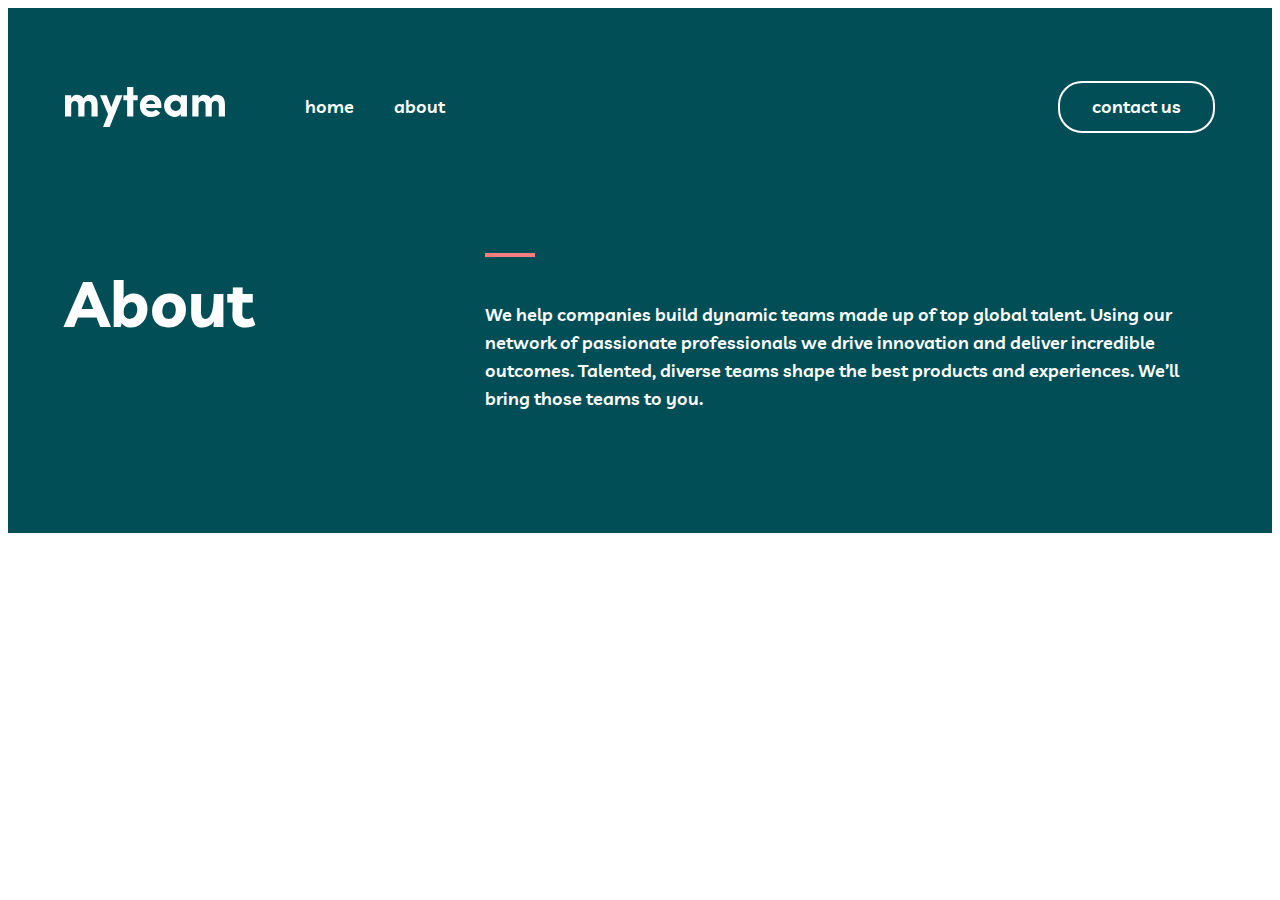
==== about.html @ 38cef14c "Create about hero section" ====
<!DOCTYPE html>
<html lang="en">
<head>
  <meta charset="UTF-8">
  <meta name="viewport" content="width=device-width, initial-scale=1.0">
  <title>About</title>
  
  <!-- Normalize CSS -->
  <link rel="stylesheet" href="./styles/normalize.css">
  
  <!-- Main CSS -->
  <link rel="stylesheet" href="./styles/about.css">
  
  <!-- <link rel="stylesheet" href="./styles/min.css"> -->
  
</head>
<body>
  
  <!-- header part starts -->
  
  <header class="site-header">
    <div class="container">
      <div class="header-wrapper">
        <a class="site-logo" href="./index.html">
          <img class="logo-img"
          width="160"
          height="40"
          src="./images/myteam-logo-min.svg" alt="">
        </a>
        <nav class="navbar">
          <ul class="navbar-list">
            <li class="navbar-item">
              <a class="navbar-link" href="./index.html">
                home
              </a>
            </li>
            <li class="navbar-item">
              <a class="navbar-link" href="./about.html">
                about
              </a>
            </li>
          </ul>
        </nav>
        <a class="contact-us" href="#">
          contact us
        </a>
      </div>
    </div>
  </header>
  
  <!-- header part ends -->
  
  <!-- main part starts -->
  
  <main class="about-main">
    
    <!-- hero section starts -->
    
    <section class="hero">
      <div class="container">
        <div class="hero-wrapper">
          <h1 class="hero-title">
            About
          </h1>
          <div class="hero-desc-wrapper">
            <p class="hero-desc">
              We help companies build dynamic teams made up of top global talent. Using our network of passionate
              professionals we drive innovation and deliver incredible outcomes. Talented, diverse teams shape the
              best products and experiences. We’ll bring those teams to you.
            </p>
          </div>
        </div>
      </div>
    </section>
    
    <!-- hero section ends -->
    
  </main>
  
  <!-- main part starts -->
  
  
  
</body>
</html>
---- styles/about.css ----
@font-face {
  font-family: "Livvic";
  font-style: normal;
  font-weight: 500;
  font-display: swap;
  src: url('../fonts/livvic-v14-latin-500.woff2') format('woff2'),
       url('../fonts/livvic-v14-latin-500.woff') format('woff'),
}

@font-face {
  font-family: "Livvic";
  font-style: normal;
  font-weight: 600;
  font-display: swap;
  src: url('../fonts/livvic-v14-latin-600.woff2') format('woff2'),
       url('../fonts/livvic-v14-latin-600.woff') format('woff'),
}

@font-face {
  font-family: "Livvic";
  font-style: normal;
  font-weight: 700;
  font-display: swap; 
  src: url('../fonts/livvic-v14-latin-700.woff2') format('woff2'), 
       url('../fonts/livvic-v14-latin-700.woff') format('woff'), 
}

*,
::before
::after {
  box-sizing: border-box;
}

body {
  font-family: "Livvic", "Arial", sans-serif;
  font-weight: 700;
}

img {
  display: block;
  height: auto;
}

.container {
  width: 1150px;
  margin-inline: auto;
  padding-inline: 20px;
}

.visually-hidden {
  position: absolute;
  width: 1px;
  height: 1px;
  margin: -1px;
  padding: 0;
  overflow: hidden;
  border: 0;
  clip: rect(0 0 0 0)
}

/* header part starts */

.site-header {
  padding-top: 73px;
  padding-bottom: 70px;
  background-color: #014e56;
}

.header-wrapper {
  display: flex;
  align-items: center;
}

.site-logo {
  margin-right: 80px;
}

.navbar-list {
  display: flex;
  align-items: center;
  column-gap: 40px;
  margin-block: 0;
  padding-left: 0;
  list-style-type: none;
}

.navbar-link {
  text-decoration-line: none;
  font-family: Livvic;
  font-size: 18px;
  font-weight: 600;
  line-height: 28px; 
  color: #fff;
}

.contact-us {
  padding: 10px 32px;
  text-decoration-line: none;
  margin-left: auto;
  font-size: 18px;
  font-weight: 600;
  line-height: 28px; 
  color: #fff;
  border: 2px solid #fff;
  border-radius: 24px;
}

/* header part ends */


/* hero section starts */

.hero {
  padding-top: 50px;
  padding-bottom: 120px;
  background-color: #014e56;
  background-image: url("../images/about-hero-bg.svg");
  background-repeat: no-repeat;
  background-position: calc(50% + 780px)  bottom;
}

.hero-wrapper {
  display: flex;
  justify-content: space-between;
  /* align-items: first baseline; */
}

.hero-title {
  margin-block: 0;
  font-size: 64px;
  font-style: normal;
  font-weight: 700;
  line-height: 100px; 
  color: #fff;
}

.hero-desc-wrapper {
  width: 730px;
}

.hero-desc {
  margin-block: 0;
  font-size: 18px;
  font-style: normal;
  font-weight: 600;
  line-height: 28px; 
  color: #fff;
}

.hero-desc-wrapper::before {
  display: inline-flex;
  content: "";
  width: 50px;
  border-top: 4px solid #f67e7e;
  padding-top: 40px;
}

/* hero section ends */
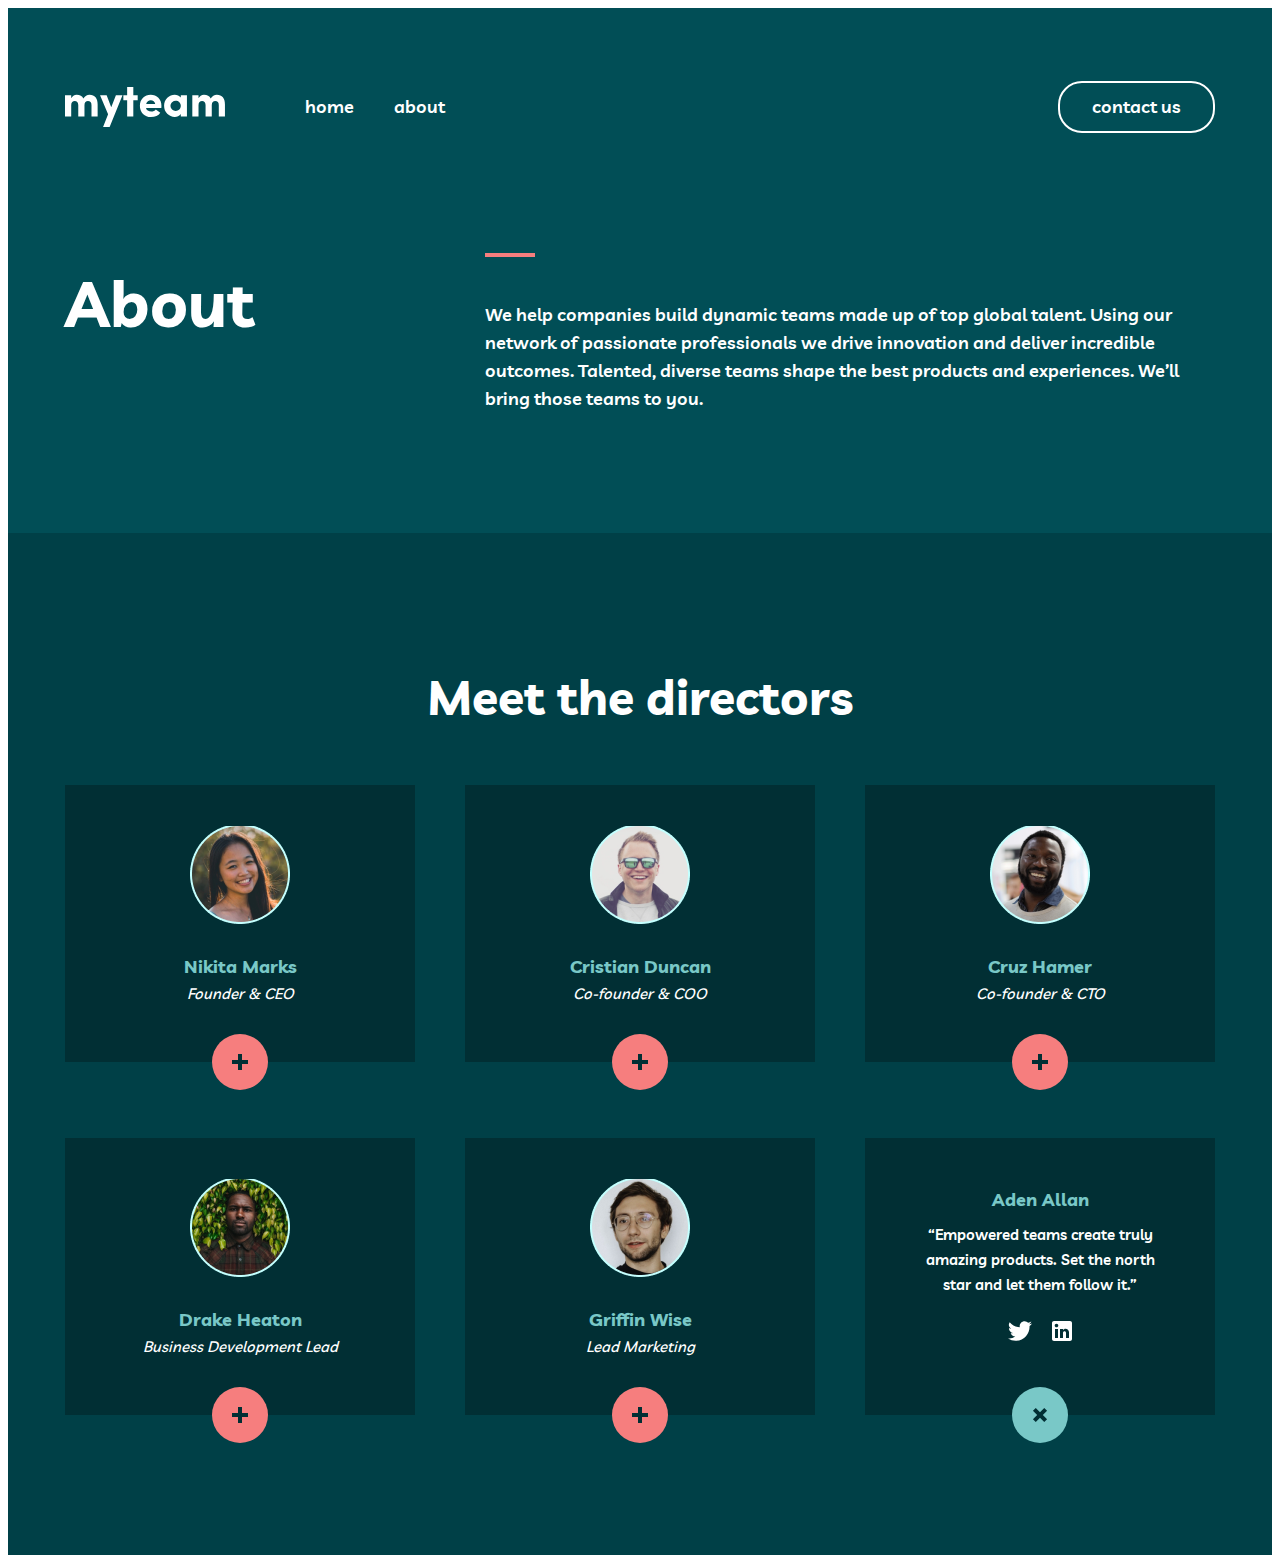
==== commit 26e562d9: "Create and style directors section add icons and images" ====
--- a/about.html
+++ b/about.html
@@ -75,6 +75,96 @@
     
     <!-- hero section ends -->
     
+    <!-- directors section starts -->
+    
+    <section class="directors">
+      <div class="container">
+        <h2 class="directors-title">
+          Meet the directors
+        </h2>
+        <ul class="directors-list">
+          <li class="directors-item">
+            <h3 class="directors-name">
+              Nikita Marks
+            </h3>
+            <div class="directors-status-wrapper">
+              <p class="directors-status">
+                Founder & CEO
+              </p>
+            </div>
+          </li>
+          <li class="directors-item">
+            <h3 class="directors-name">
+              Cristian Duncan
+            </h3>
+            <div class="directors-status-wrapper">
+              <p class="directors-status">
+                Co-founder & COO
+              </p>
+            </div>
+          </li>
+          <li class="directors-item">
+            <h3 class="directors-name">
+              Cruz Hamer
+            </h3>
+            <div class="directors-status-wrapper">
+              <p class="directors-status">
+                Co-founder & CTO
+              </p>
+            </div>
+          </li>
+          <li class="directors-item">
+            <h3 class="directors-name">
+              Drake Heaton
+            </h3>
+            <div class="directors-status-wrapper">
+              <p class="directors-status">
+                Business Development Lead
+              </p>
+            </div>
+          </li>
+          <li class="directors-item">
+            <h3 class="directors-name">
+              Griffin Wise
+            </h3>
+            <div class="directors-status-wrapper">
+              <p class="directors-status">
+                Lead Marketing
+              </p>
+            </div>
+          </li>
+          <li class="directors-item">
+            <h3 class="directors-name">
+              Aden Allan
+            </h3>
+            <div class="directors-status-wrapper">
+              <div class="normal-status-wrapper">
+                <p class="directors-status normal-status">
+                  “Empowered teams create truly amazing products. Set the north star and let them follow it.”
+                </p>
+              </div>
+              <ul class="directors-social-list">
+                <li class="directors-social-item">
+                  <a class="directors-social-link" href="https://www.twitter.com" target="_blank">
+                    <img class="directors-social-img" src="./images/twitter-min.svg" alt="link and icon to the 
+                    linkedin">
+                  </a>
+                </li>
+                <li class="directors-social-item">
+                  <a class="directors-social-link" href="https://www.twitter.com" target="_blank">
+                    <img class="directors-social-img" src="./images/linkedin.svg" alt="link and icon to the 
+                    linkedin">
+                  </a>
+                </li>
+              </ul>
+            </div>
+          </li>
+        </ul>
+      </div>
+    </section>
+    
+    <!-- directors section ends -->
+    
   </main>
   
   <!-- main part starts -->
--- a/styles/about.css
+++ b/styles/about.css
@@ -155,4 +155,144 @@
   padding-top: 40px;
 }
 
-/* hero section ends */+/* hero section ends */
+
+/* directors section starts */
+
+.directors {
+  padding-top: 140px;
+  padding-bottom: 140px;
+  background-color: #004047;
+}
+
+.directors-title {
+  margin-block: 0;  
+  text-align: center;
+  font-size: 48px;
+  font-style: normal;
+  font-weight: 700;
+  line-height: 48px; 
+  color: #fff;
+}
+
+.directors-list {
+  display: flex;
+  justify-content: space-between;
+  flex-wrap: wrap;
+  row-gap: 76px;
+  margin-block: 0;
+  margin-top: 64px;
+  padding-left: 0;
+  list-style-type: none;
+}
+
+.directors-name {
+  margin-block: 0;
+  margin-top: 16px;
+  color: #79c8c7;
+  font-size: 18px;
+  font-style: normal;
+  font-weight: 700;
+  line-height: 28px;
+}
+
+.directors-item {
+  position: relative;
+  padding-top: 32px;
+  padding-bottom: 56px;
+  width: 350px;
+  text-align: center;
+  background-color: #012f34;
+}
+
+.directors-item::before {
+  display: inline-block;
+  content: "";
+  width: 96px;
+  height: 96px;
+  background-image: url("../images/nikita.png");
+  background-repeat: no-repeat;
+  background-position: center;
+  padding: 10px;
+}
+
+.directors-item:nth-child(2)::before {
+  background-image: url("../images/duncan.png");
+}
+
+.directors-item:nth-child(3)::before {
+  background-image: url("../images/hamer.png");
+}
+
+.directors-item:nth-child(4)::before {
+  background-image: url("../images/drake.png");
+}
+
+.directors-item:nth-child(5)::before {
+  background-image: url("../images/wise.png");
+}
+
+.directors-item:nth-child(6)::before {
+  content: none;
+}
+
+
+
+.directors-item::after {
+  position: absolute;
+  right: 147px;
+  bottom: -28px;
+  display: inline-block;
+  content: "";
+  width: 56px;
+  height: 56px;
+  background-image: url("../images/plus.svg");
+}
+
+.directors-item:nth-child(6)::after {
+  background-image: url("../images/iks.svg");
+}
+
+.directors-status-wrapper {
+  position: relative;
+  display: flex;
+  flex-direction: column;
+  justify-content: center;
+}
+
+.directors-status {
+  margin-block: 0;
+  font-size: 15px;
+  font-style: italic;
+  font-weight: 500;
+  line-height: 25px;
+  color: #fff;
+}
+
+.normal-status-wrapper {
+  width: 254px;
+  margin-inline: auto;
+  margin-top: 8px;
+  margin-bottom: 24px;
+}
+
+.normal-status {
+  color: #fff;
+  text-align: center;
+  font-size: 15px;
+  font-style: normal;
+  font-weight: 600;
+  line-height: 25px; 
+}
+
+.directors-social-list {
+  display: flex;
+  align-items: center;
+  justify-content: center;
+  column-gap: 20px;
+  margin-block: 0;
+  padding-left: 0;
+  list-style-type: none;
+}
+
+/* directors section ends */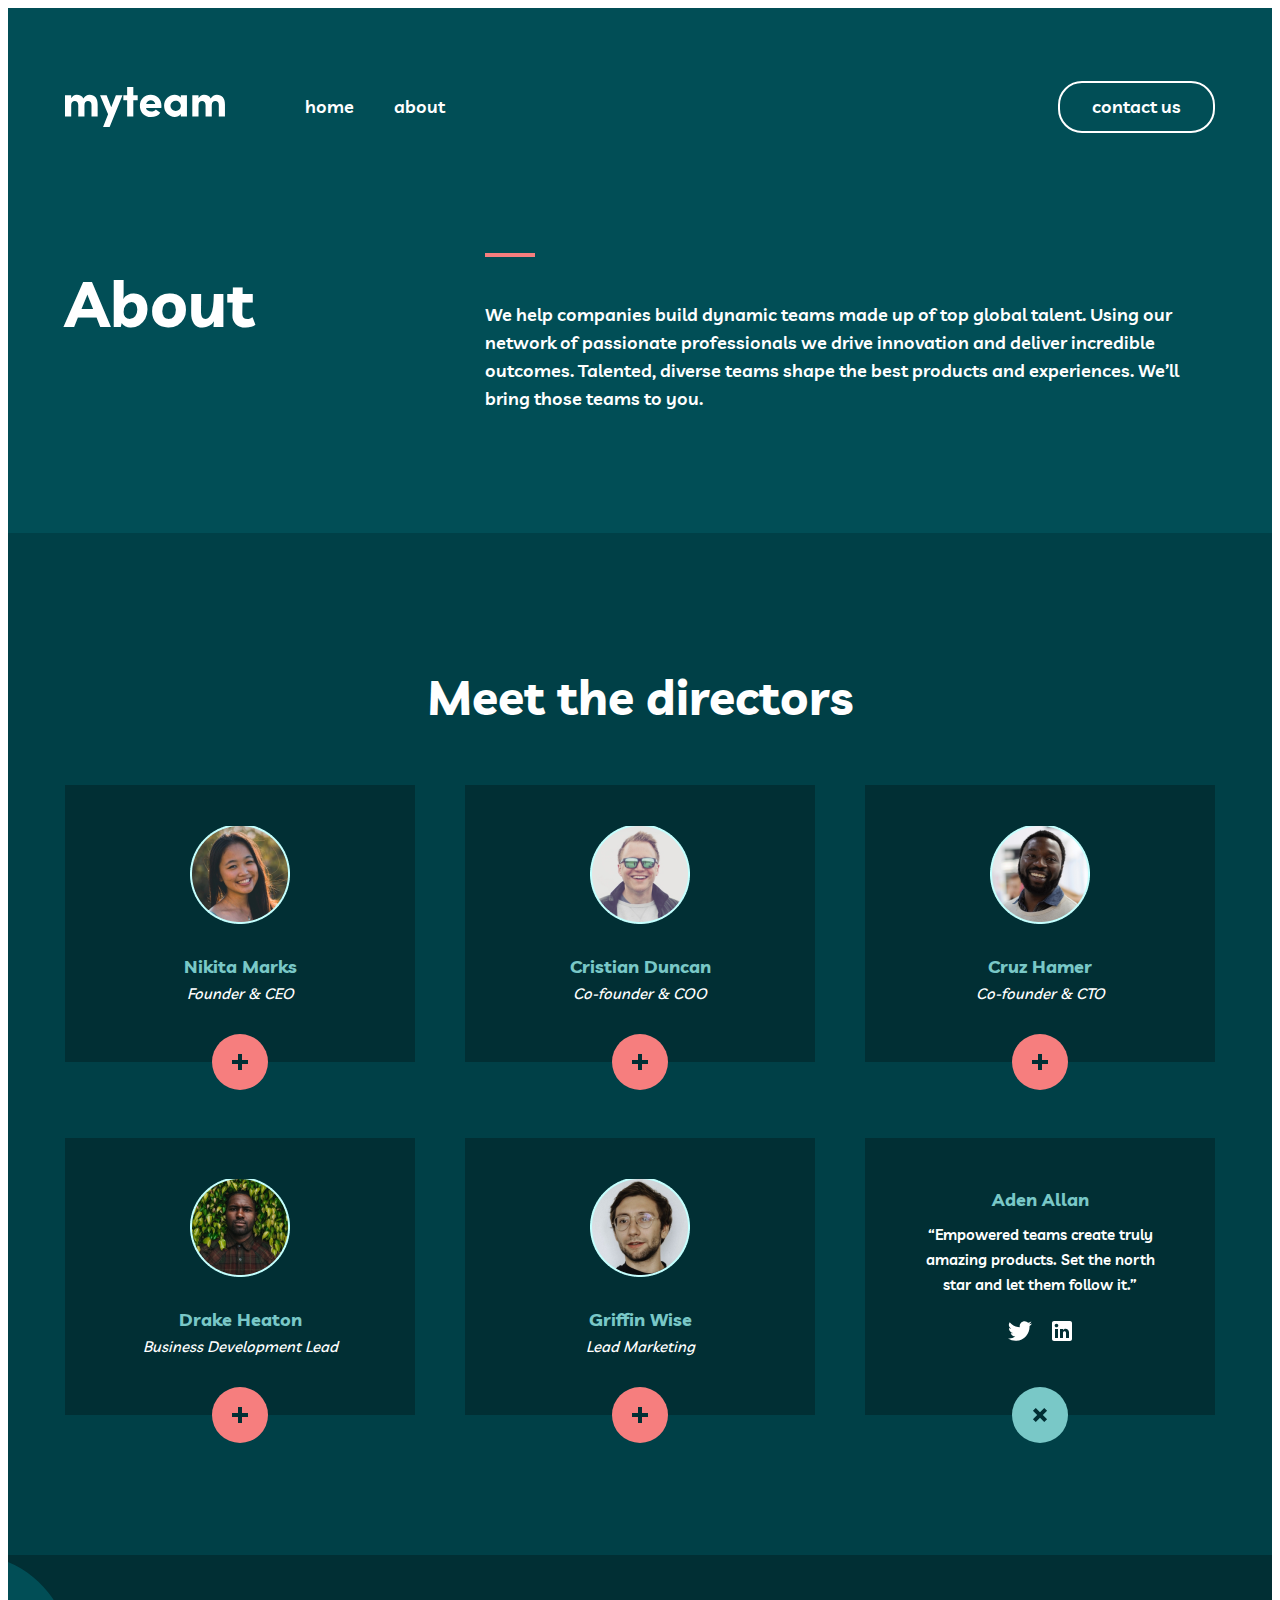
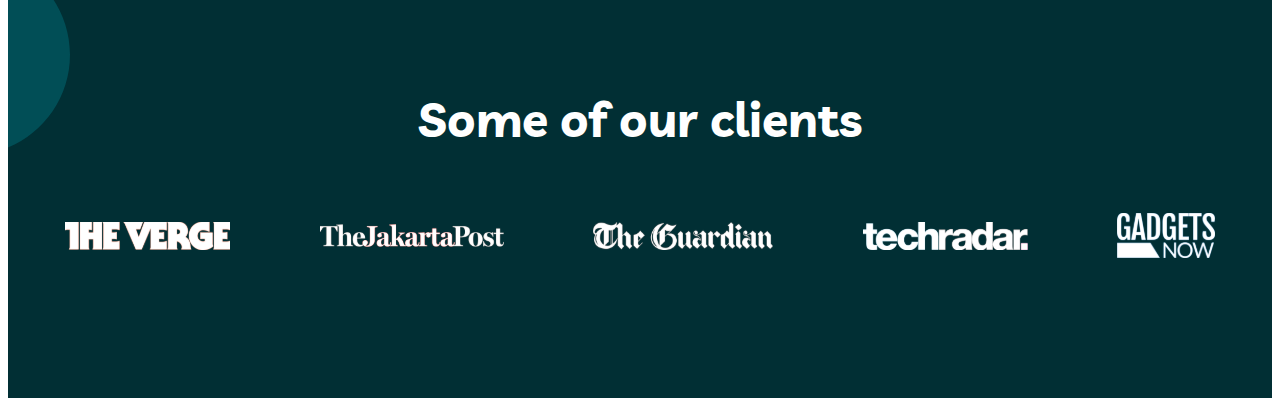
==== commit 154363ef: "Create clients section and style it" ====
--- a/about.html
+++ b/about.html
@@ -164,6 +164,45 @@
     </section>
     
     <!-- directors section ends -->
+
+    <!-- clients section starts -->
+
+    <section class="clients">
+      <div class="container">
+        <h2 class="clients-title">
+          Some of our clients
+        </h2>
+        <ul class="clients-list">
+          <li class="clients-item">
+            <a href="#">
+              <img src="./images/theverge.svg" alt="the verge img and link">
+            </a>
+          </li>
+          <li class="clients-item">
+            <a href="#">
+              <img src="./images/jakarta.svg" alt="the verge img and link">
+            </a>
+          </li>
+          <li class="clients-item">
+            <a href="#">
+              <img src="./images/guardians.svg" alt="the verge img and link">
+            </a>
+          </li>
+          <li class="clients-item">
+            <a href="#">
+              <img src="./images/techradar.svg" alt="the verge img and link">
+            </a>
+          </li>
+          <li class="clients-item">
+            <a href="#">
+              <img src="./images/gadgets-now.svg" alt="the verge img and link">
+            </a>
+          </li>
+        </ul>
+      </div>
+    </section>
+
+    <!-- clients section ends -->
     
   </main>
   
--- a/styles/about.css
+++ b/styles/about.css
@@ -295,4 +295,36 @@
   list-style-type: none;
 }
 
-/* directors section ends */+/* directors section ends */
+
+/* clients section starts */
+
+.clients {
+  padding-block: 140px;
+  background-color: #012f34;
+  background-image: url("../images/clients-bg.svg");
+  background-repeat: no-repeat;
+  background-position: calc(50% - 670px) calc(50% - 122px);
+}
+
+.clients-title {
+  margin-top: 0;
+  margin-bottom: 70px;
+  text-align: center;
+  font-size: 48px;
+  font-style: normal;
+  font-weight: 700;
+  line-height: 48px; 
+  color: #fff;
+}
+
+.clients-list {
+  display: flex;
+  justify-content: space-between;
+  align-items: center;
+  margin-block: 0;
+  padding-left: 0;
+  list-style-type: none;
+}
+
+/* clients section ends */